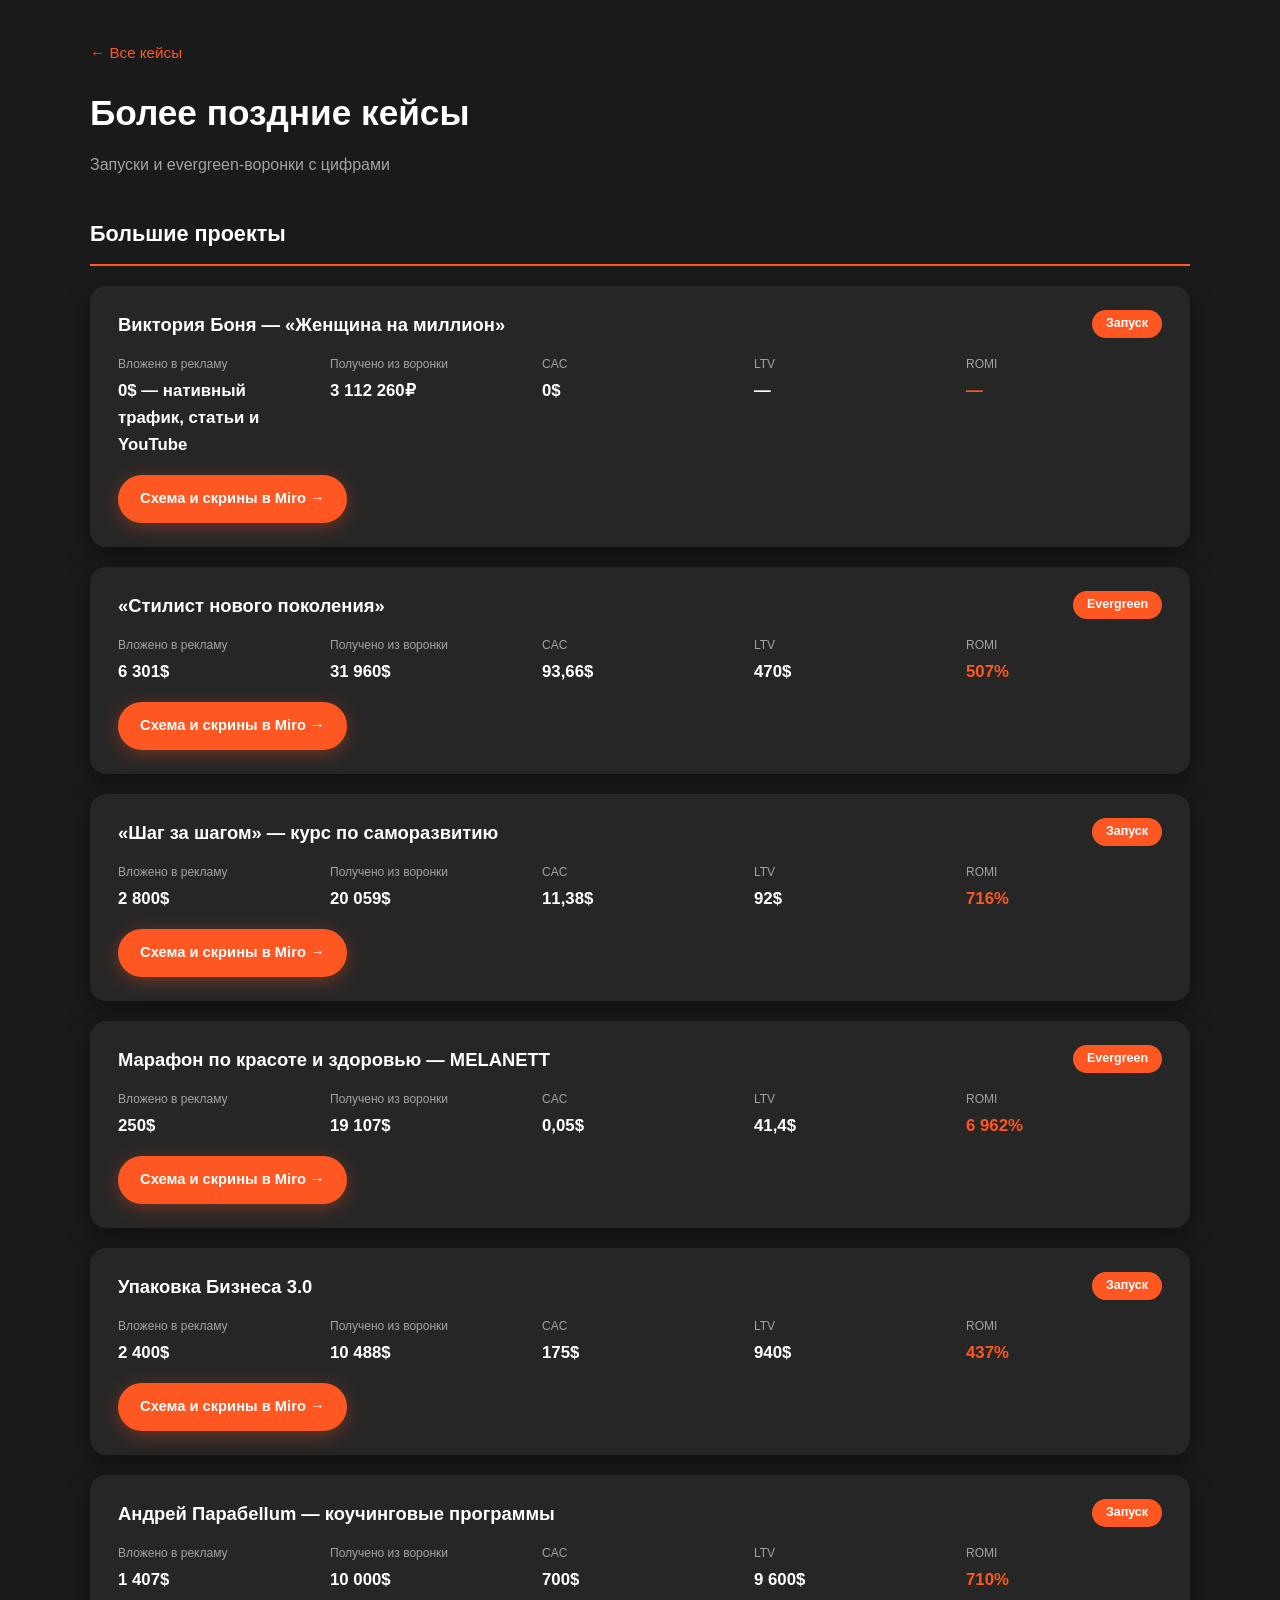
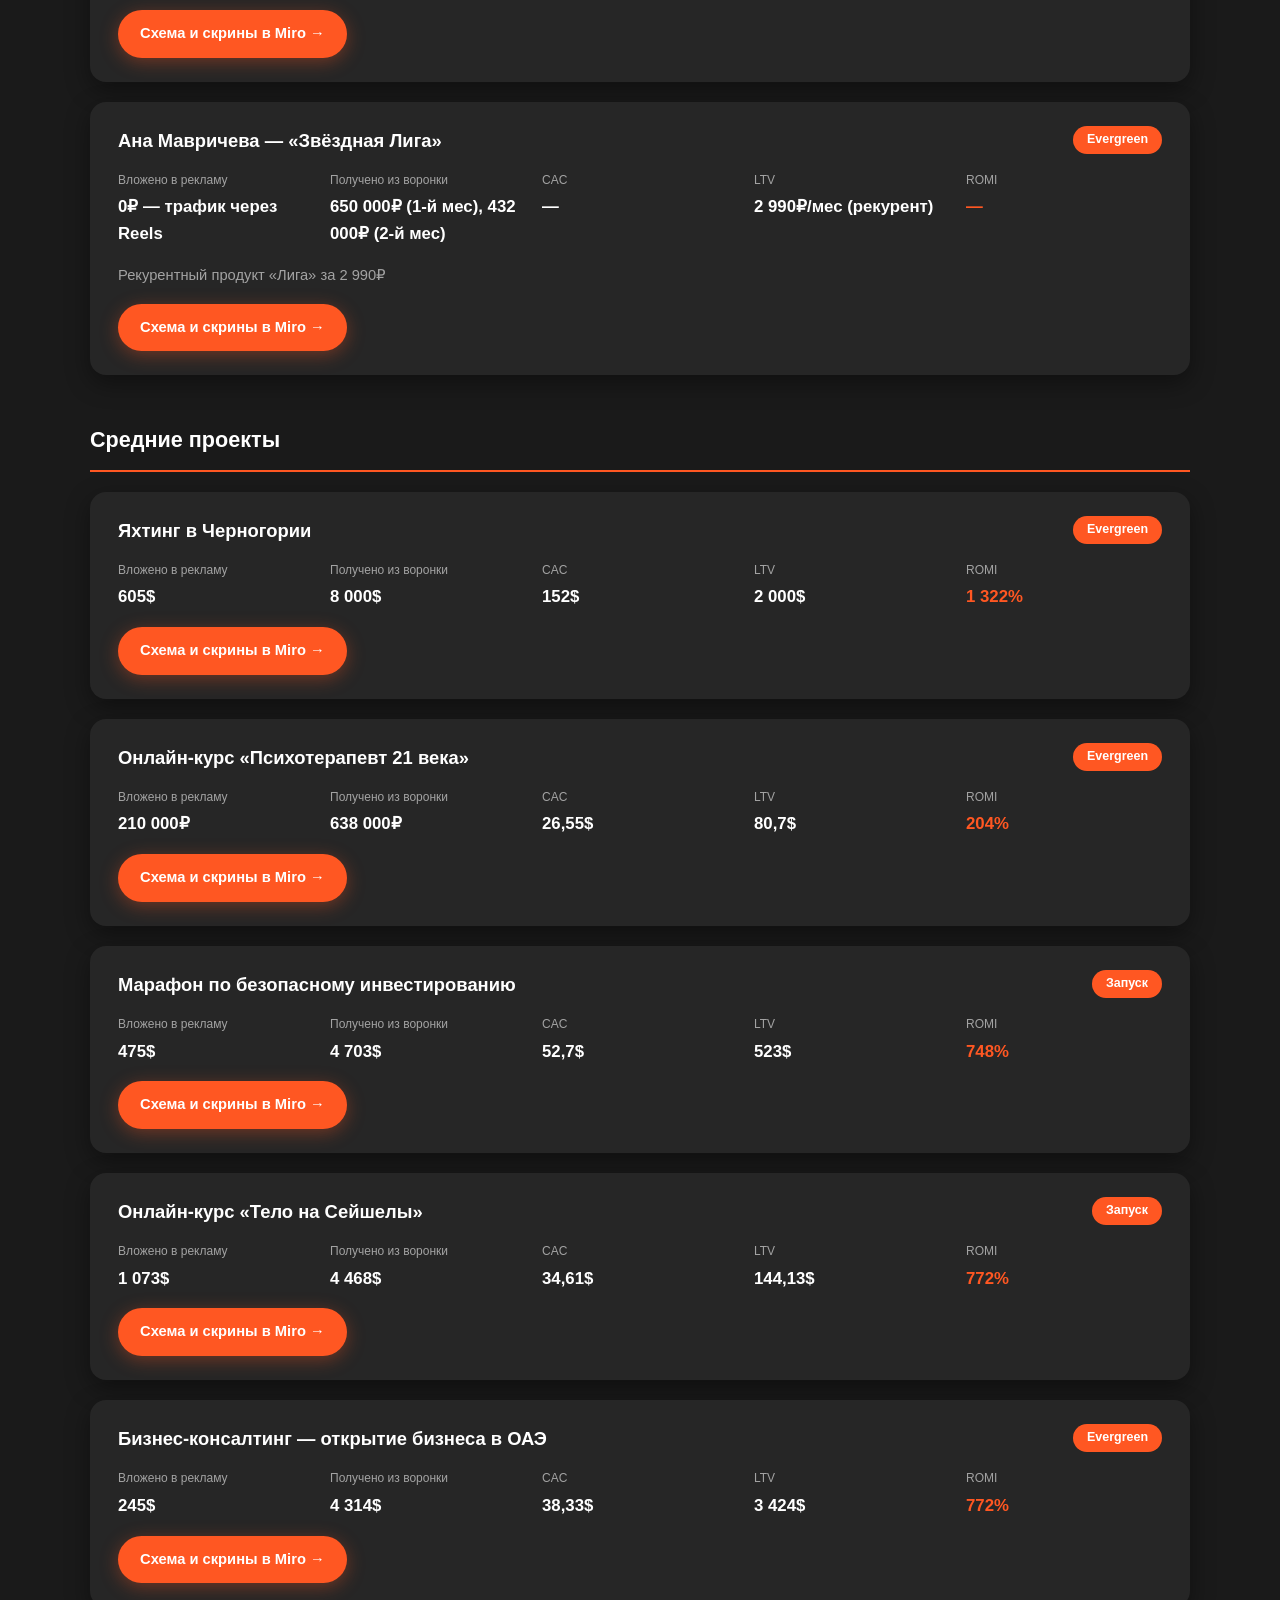
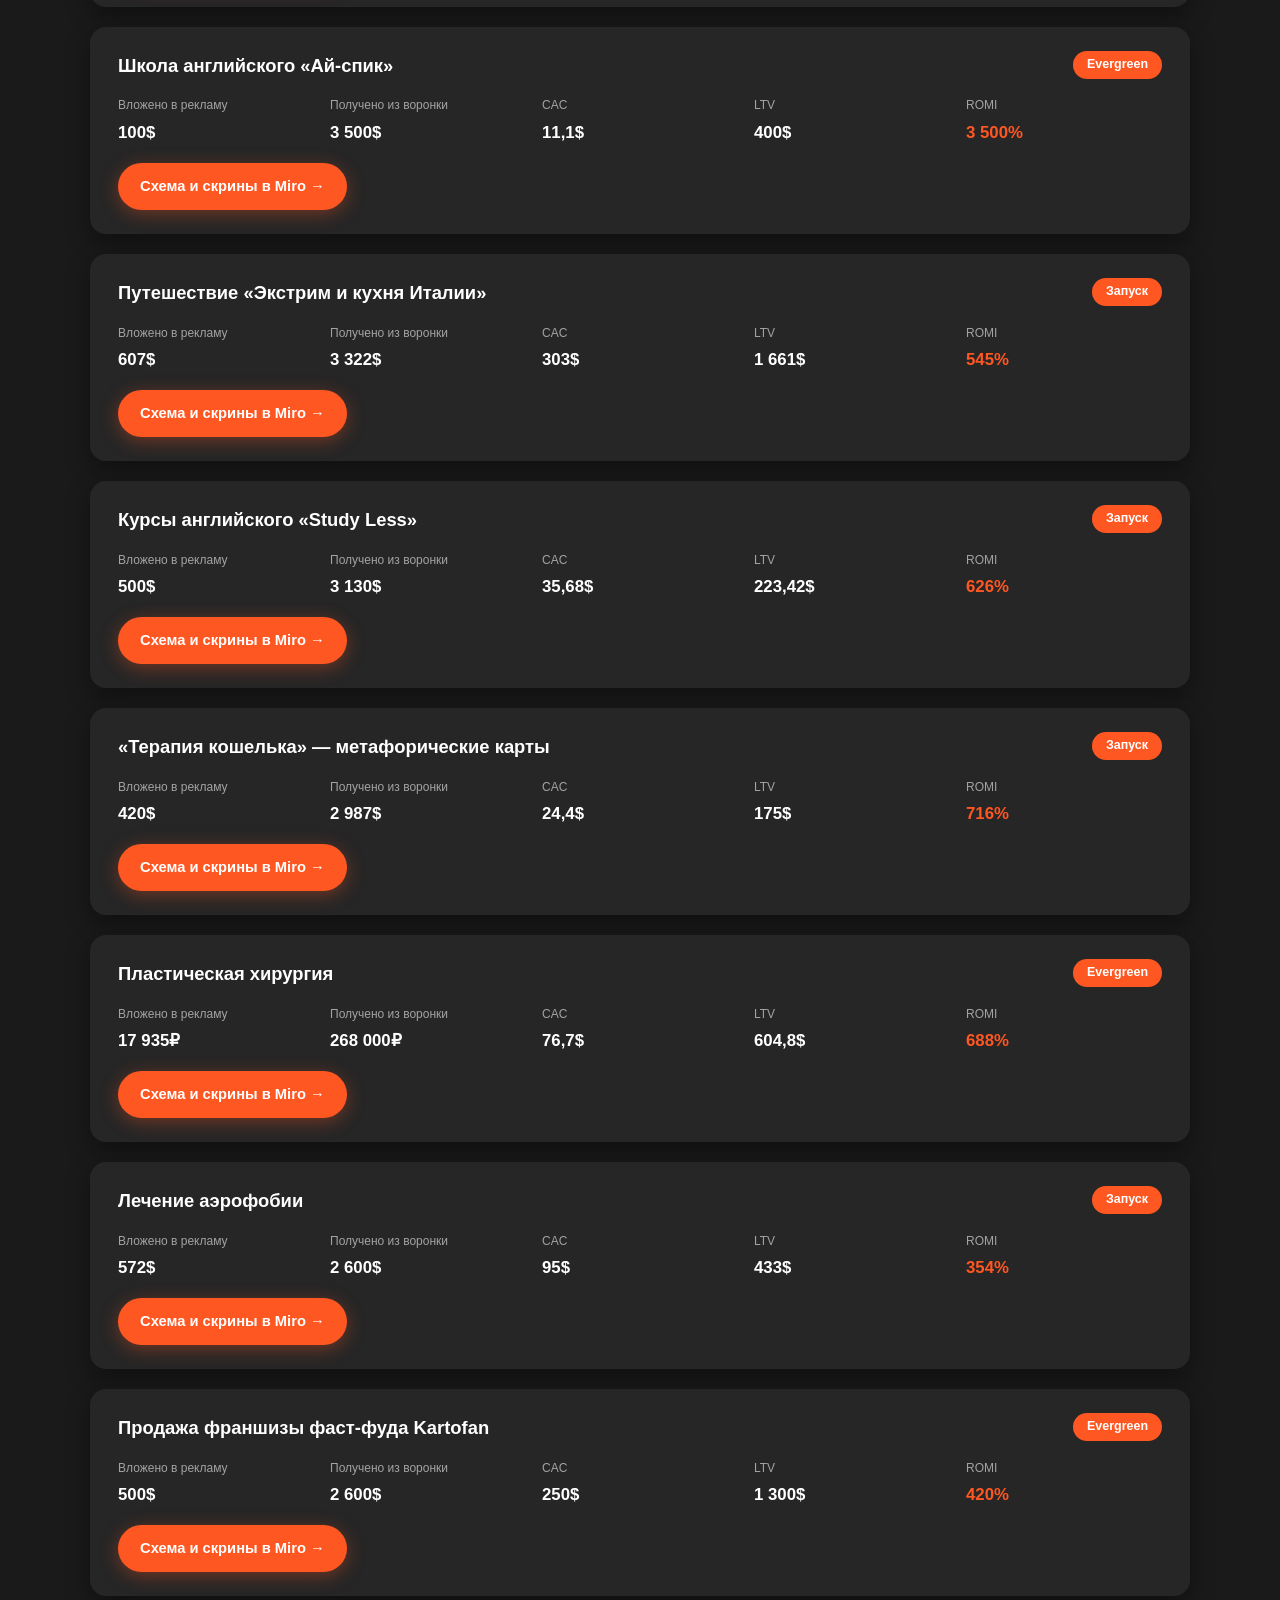
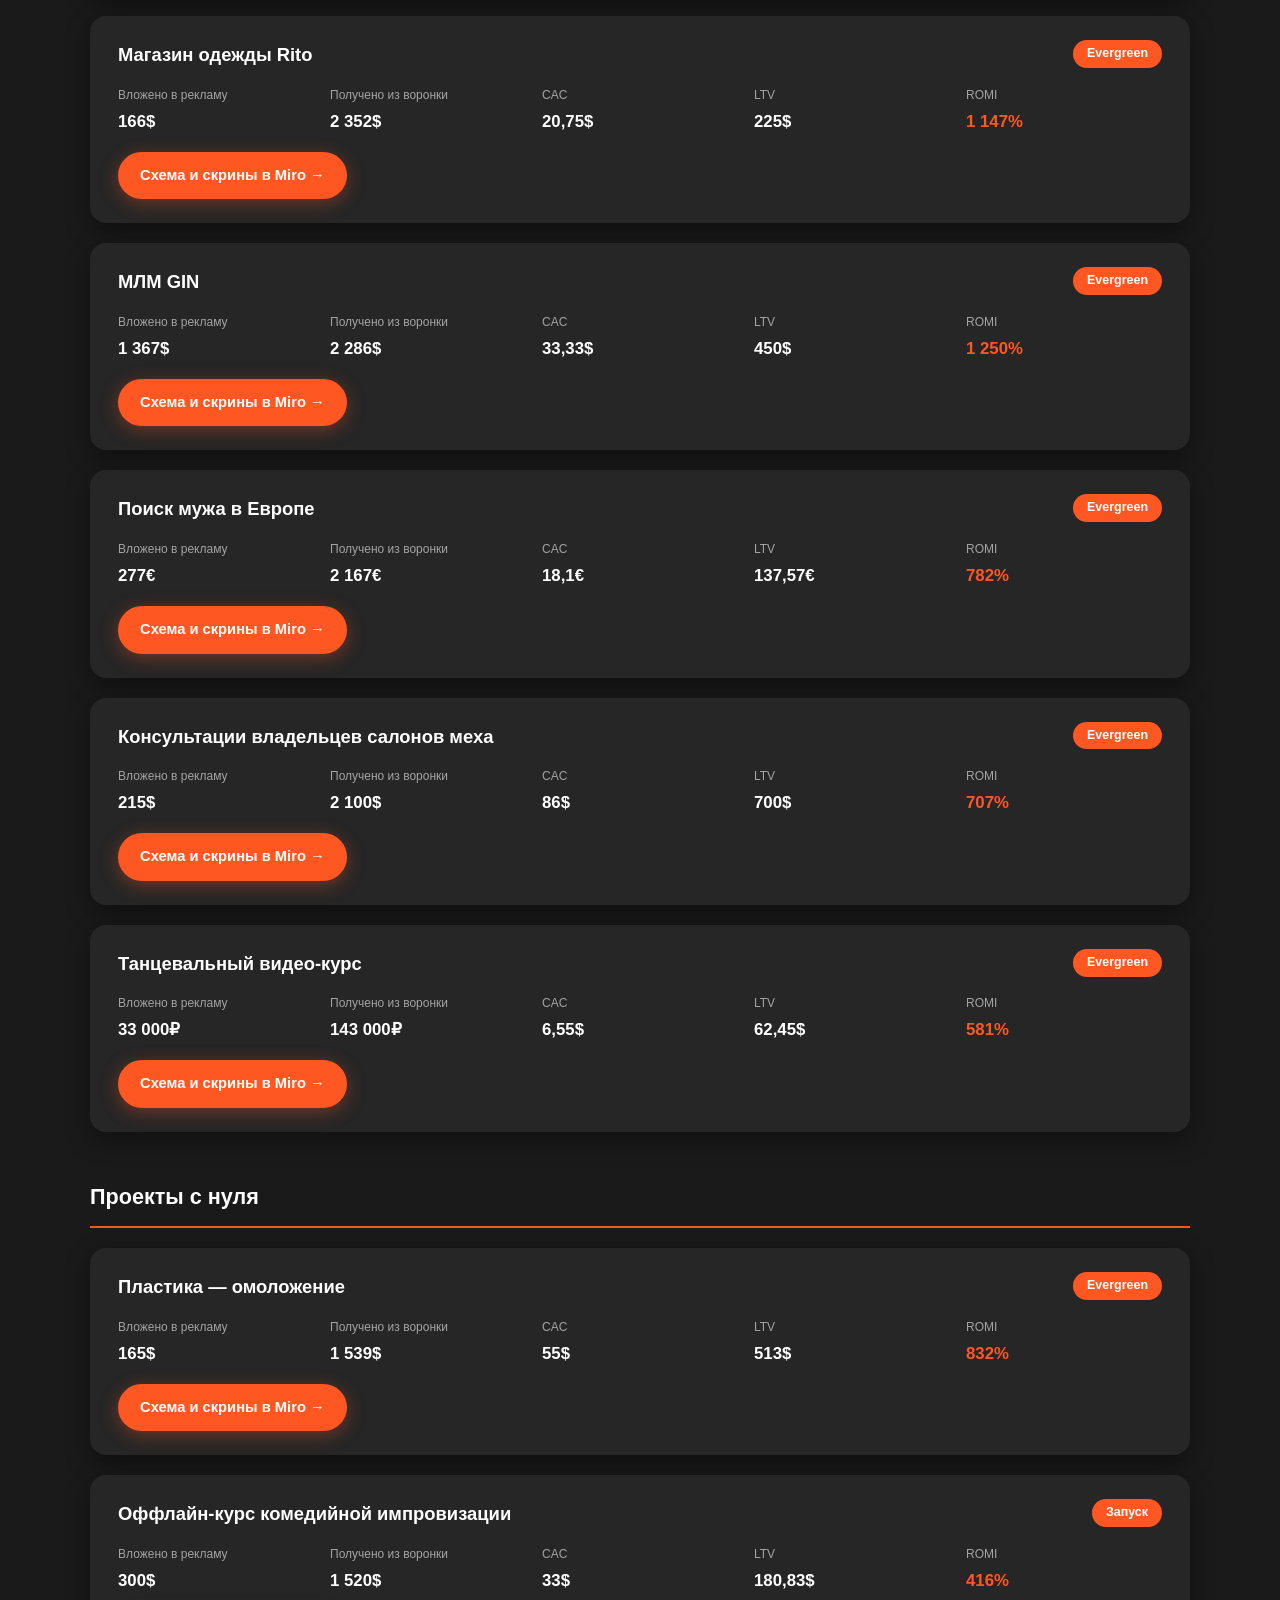
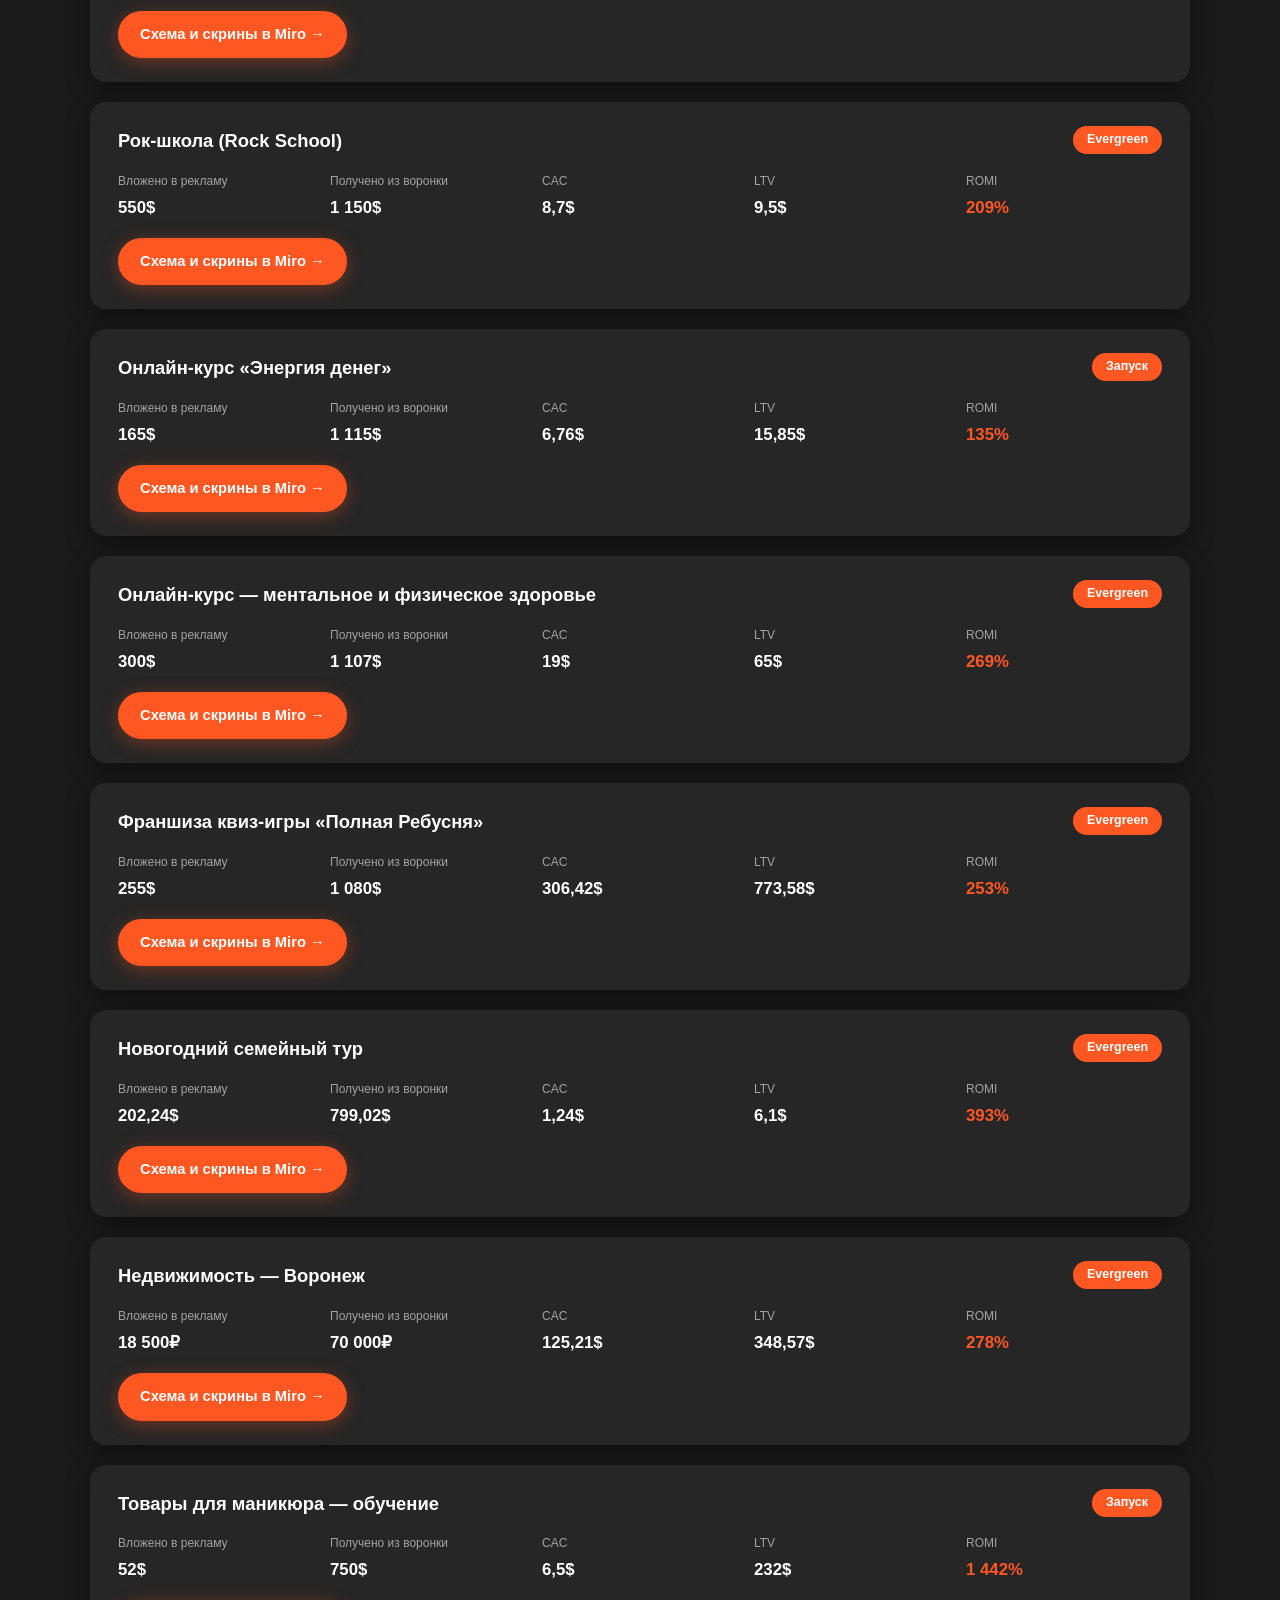
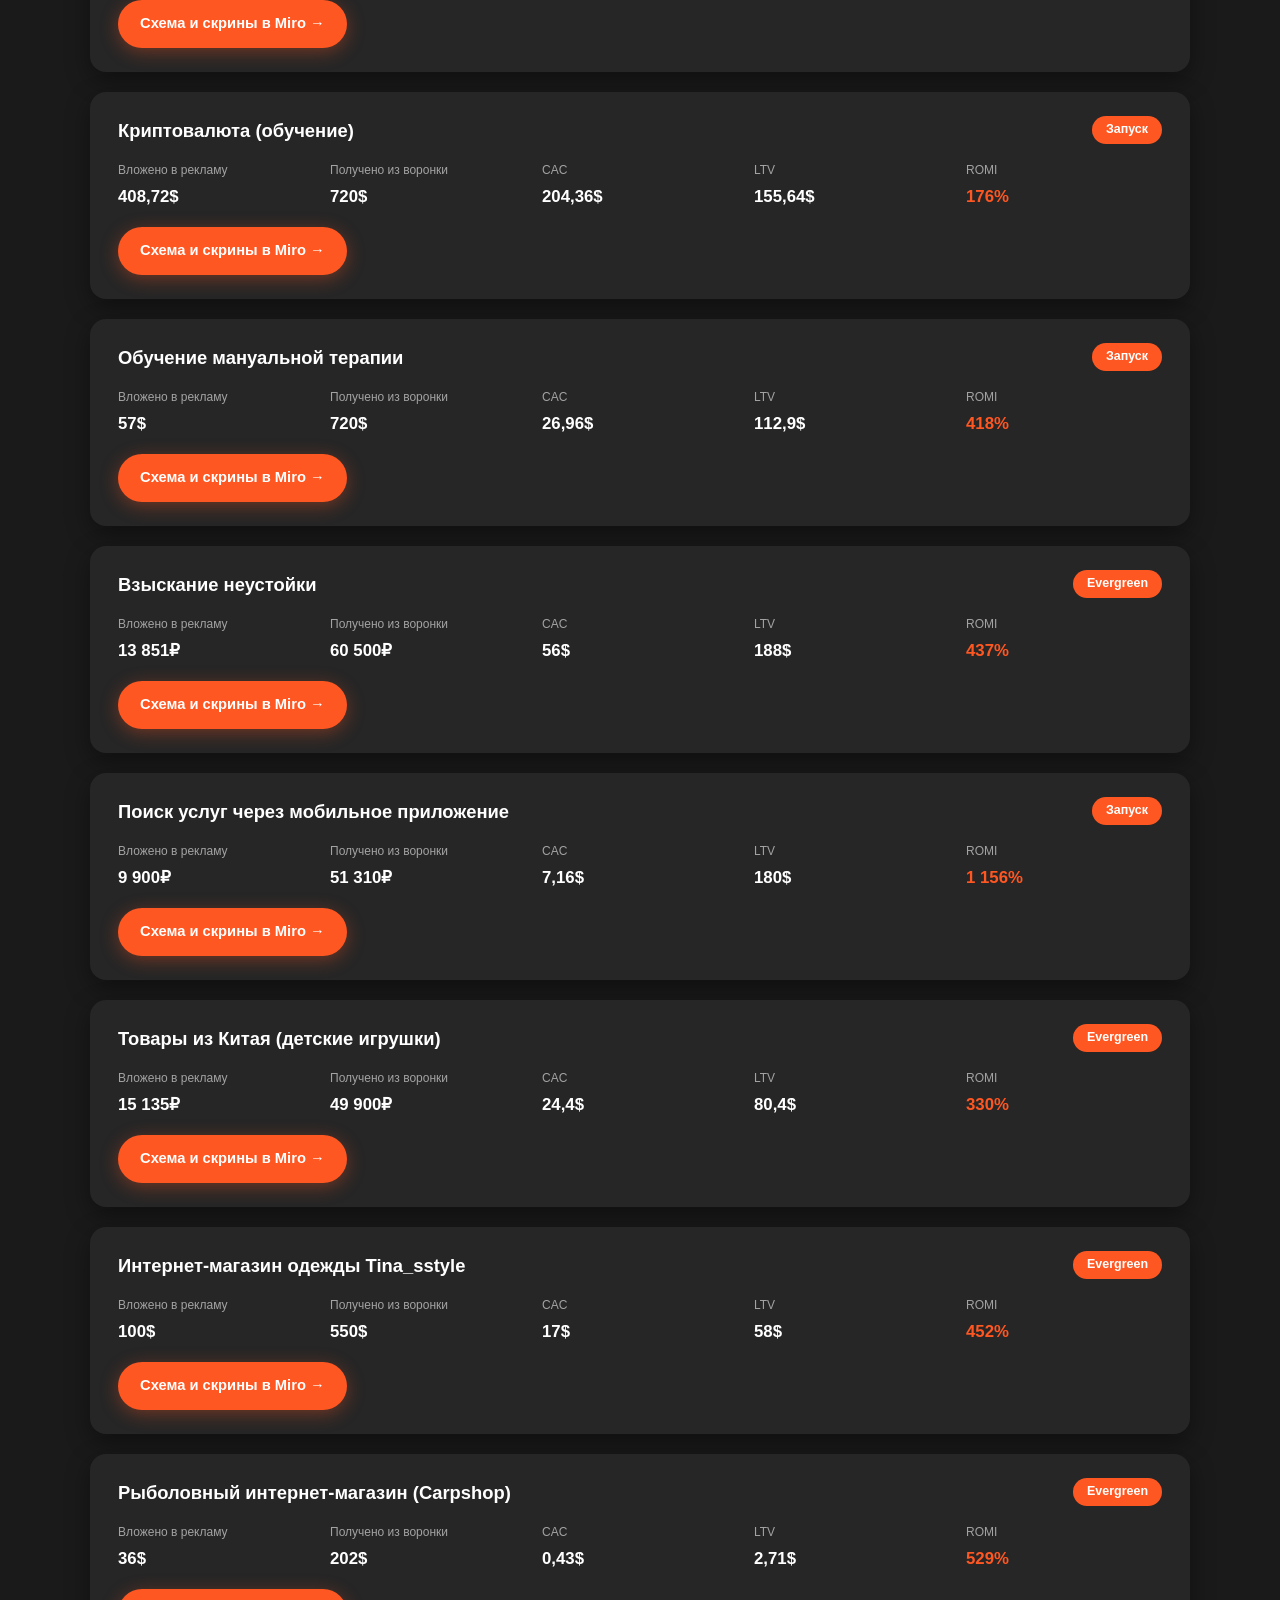
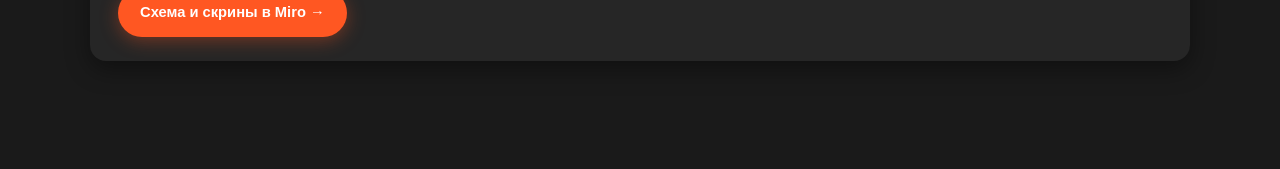
==== recent.html @ b4653df3 "Initial commit: static cases site with modals and recent cases page. Co-authored-by: Cursor <cursora" ====
<!DOCTYPE html>
<html lang="ru">
<head>
  <meta charset="UTF-8">
  <meta name="viewport" content="width=device-width, initial-scale=1.0">
  <title>Более поздние кейсы — Трафик и Воронки</title>
  <meta name="description" content="Кейсы по запускам и evergreen-воронкам — бюджет, выручка, CAC, LTV, ROMI.">
  <style>
    :root {
      --bg-color: #1a1a1a;
      --card-bg: #262626;
      --text-main: #f0f0f0;
      --text-muted: #a3a3a3;
      --accent-orange: #ff5722;
    }

    *, *::before, *::after { box-sizing: border-box; }

    body {
      margin: 0;
      padding: 40px 20px 60px;
      background: var(--bg-color);
      color: var(--text-main);
      font-family: "Segoe UI", Roboto, Helvetica, Arial, sans-serif;
      line-height: 1.6;
    }

    .container { max-width: 1100px; margin: 0 auto; }

    .header { margin-bottom: 40px; }

    .back-link {
      display: inline-flex;
      align-items: center;
      gap: 6px;
      color: var(--accent-orange);
      text-decoration: none;
      font-size: 0.95rem;
      margin-bottom: 20px;
    }

    .back-link:hover { text-decoration: underline; }

    .header h1 {
      font-size: clamp(1.5rem, 4vw, 2.2rem);
      margin: 0 0 10px;
      color: #fff;
    }

    .header p {
      color: var(--text-muted);
      margin: 0;
    }

    .sheet-section { margin-bottom: 48px; }

    .sheet-title {
      font-size: 1.35rem;
      color: #fff;
      margin: 0 0 20px;
      padding-bottom: 12px;
      border-bottom: 2px solid var(--accent-orange);
    }

    .sheet-empty {
      color: var(--text-muted);
      margin: 0;
      padding: 20px;
      background: var(--card-bg);
      border-radius: 12px;
    }

    .cases-list {
      display: flex;
      flex-direction: column;
      gap: 20px;
    }

    .recent-card {
      background: var(--card-bg);
      border-radius: 16px;
      padding: 24px 28px;
      box-shadow: 0 8px 24px rgba(0, 0, 0, 0.4);
      transition: transform 0.25s ease, box-shadow 0.25s ease;
    }

    .recent-card:hover {
      transform: translateY(-3px);
      box-shadow: 0 12px 32px rgba(255, 87, 34, 0.12);
    }

    .recent-card-header {
      display: flex;
      justify-content: space-between;
      align-items: flex-start;
      gap: 16px;
      flex-wrap: wrap;
      margin-bottom: 16px;
    }

    .recent-card h3 {
      margin: 0;
      font-size: 1.15rem;
      color: #fff;
      flex: 1;
      min-width: 200px;
    }

    .type-badge {
      background: var(--accent-orange);
      color: #fff;
      padding: 4px 14px;
      border-radius: 999px;
      font-size: 0.78rem;
      font-weight: 700;
      white-space: nowrap;
    }

    .stats-grid {
      display: grid;
      grid-template-columns: repeat(auto-fit, minmax(130px, 1fr));
      gap: 16px;
      margin-bottom: 16px;
    }

    .stat-item label {
      display: block;
      font-size: 0.75rem;
      color: var(--text-muted);
      margin-bottom: 4px;
    }

    .stat-item span {
      font-size: 1.05rem;
      font-weight: 700;
      color: #fff;
    }

    .stat-item .romi { color: var(--accent-orange); }

    .recent-note {
      margin: 0 0 16px;
      color: var(--text-muted);
      font-size: 0.92rem;
    }

    .btn-miro {
      display: inline-flex;
      align-items: center;
      justify-content: center;
      padding: 12px 22px;
      border-radius: 999px;
      background: var(--accent-orange);
      color: #fff;
      text-decoration: none;
      font-size: 0.92rem;
      font-weight: 700;
      box-shadow: 0 4px 18px rgba(255, 87, 34, 0.35);
      transition: transform 0.2s ease, box-shadow 0.2s ease;
    }

    .btn-miro:hover {
      transform: translateY(-2px);
      box-shadow: 0 8px 24px rgba(255, 87, 34, 0.45);
    }

    @media (max-width: 768px) {
      body { padding: 24px 16px 40px; }
      .recent-card { padding: 20px; }
    }
  </style>
</head>
<body>

<div class="container">
  <header class="header">
    <a class="back-link" href="index.html">← Все кейсы</a>
    <h1>Более поздние кейсы</h1>
    <p>Запуски и evergreen-воронки с цифрами</p>
  </header>

  <main id="recent-list"></main>
</div>

<script src="js/cases-data.js"></script>
<script src="js/sort-utils.js"></script>
<script src="js/recent.js"></script>
</body>
</html>
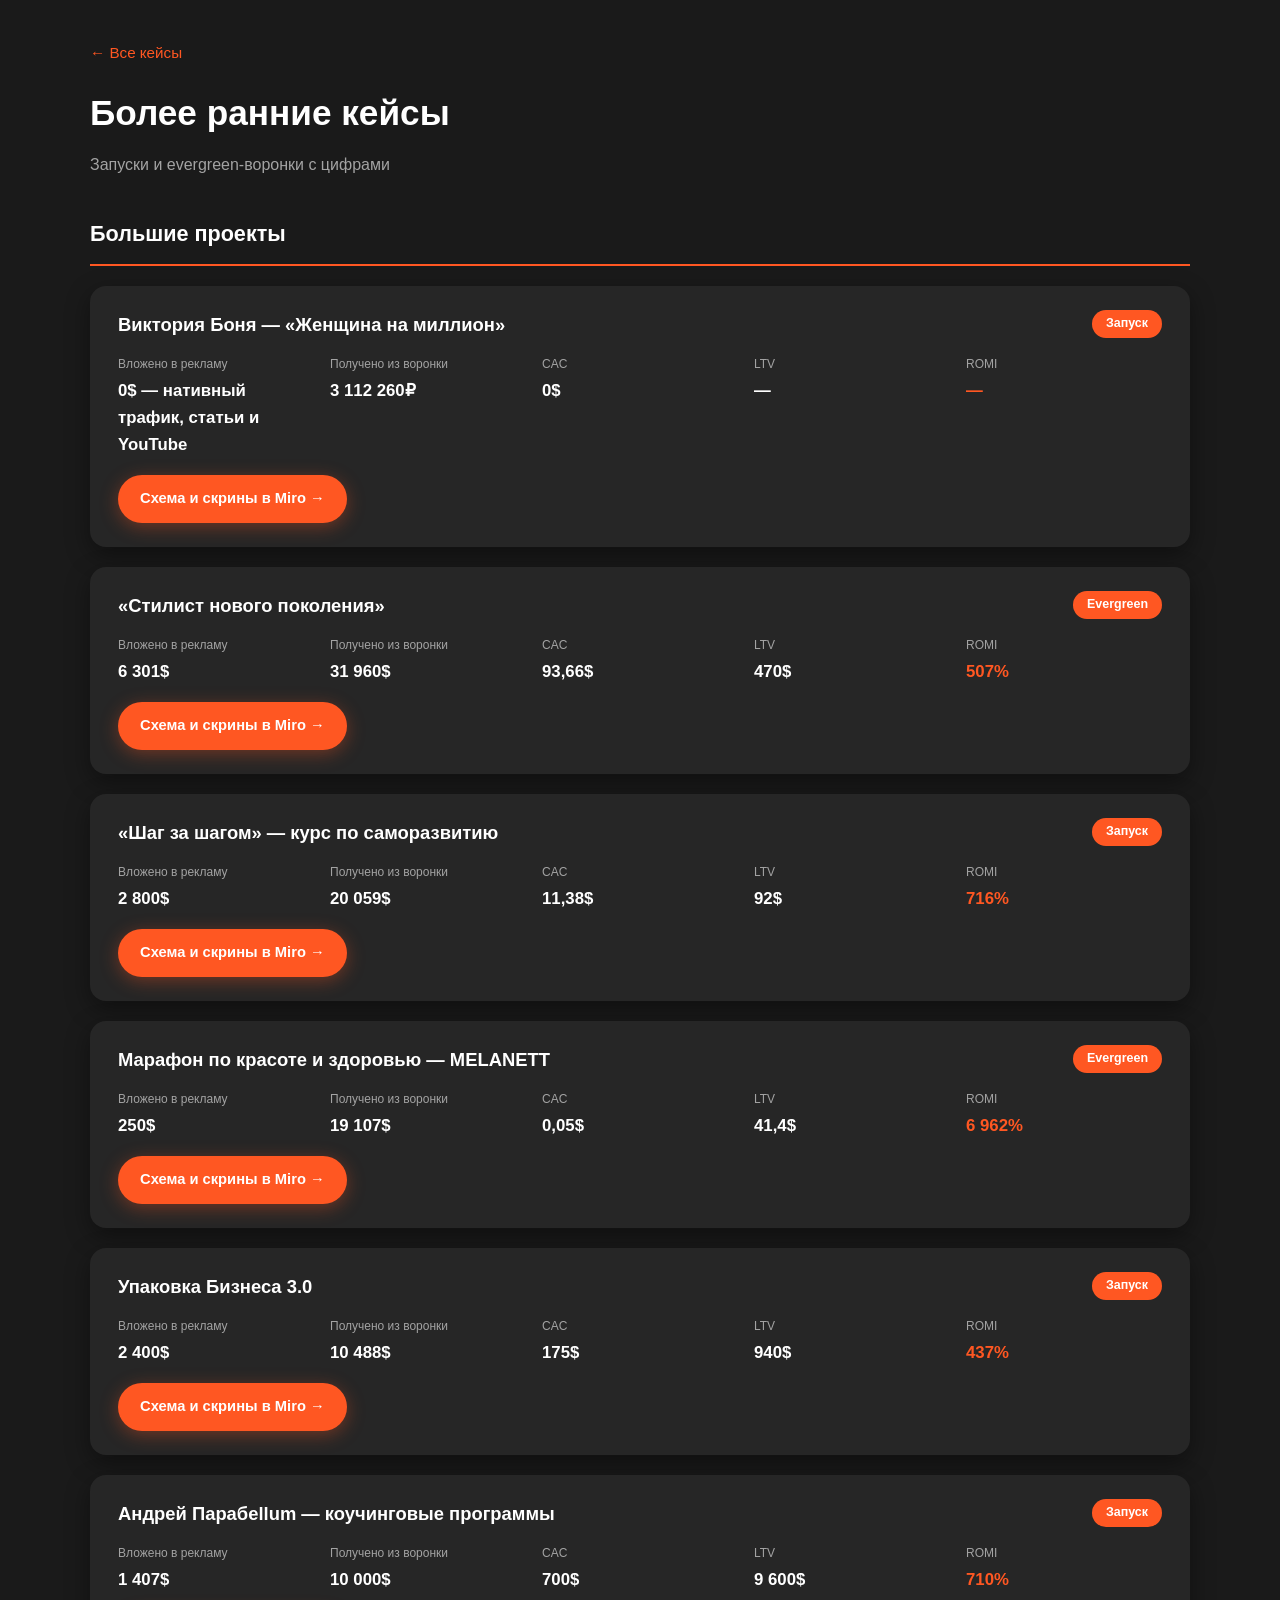
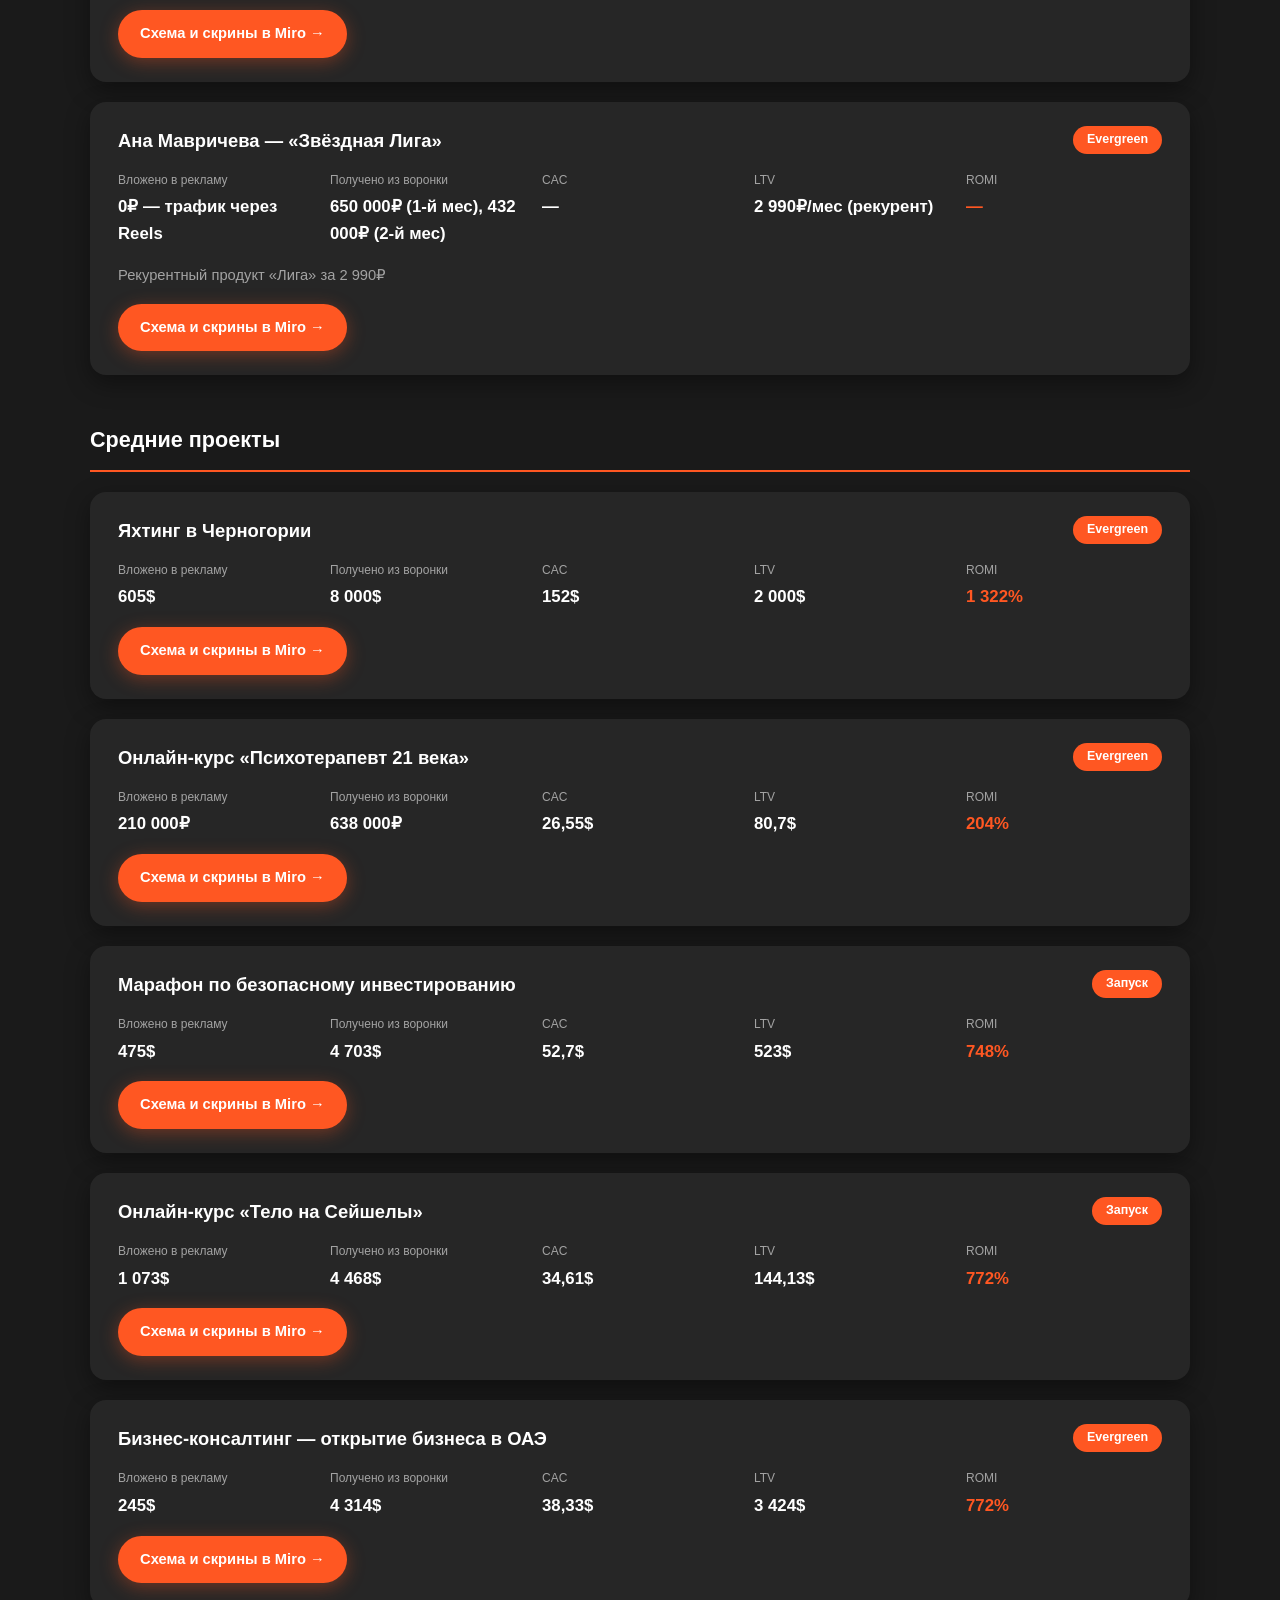
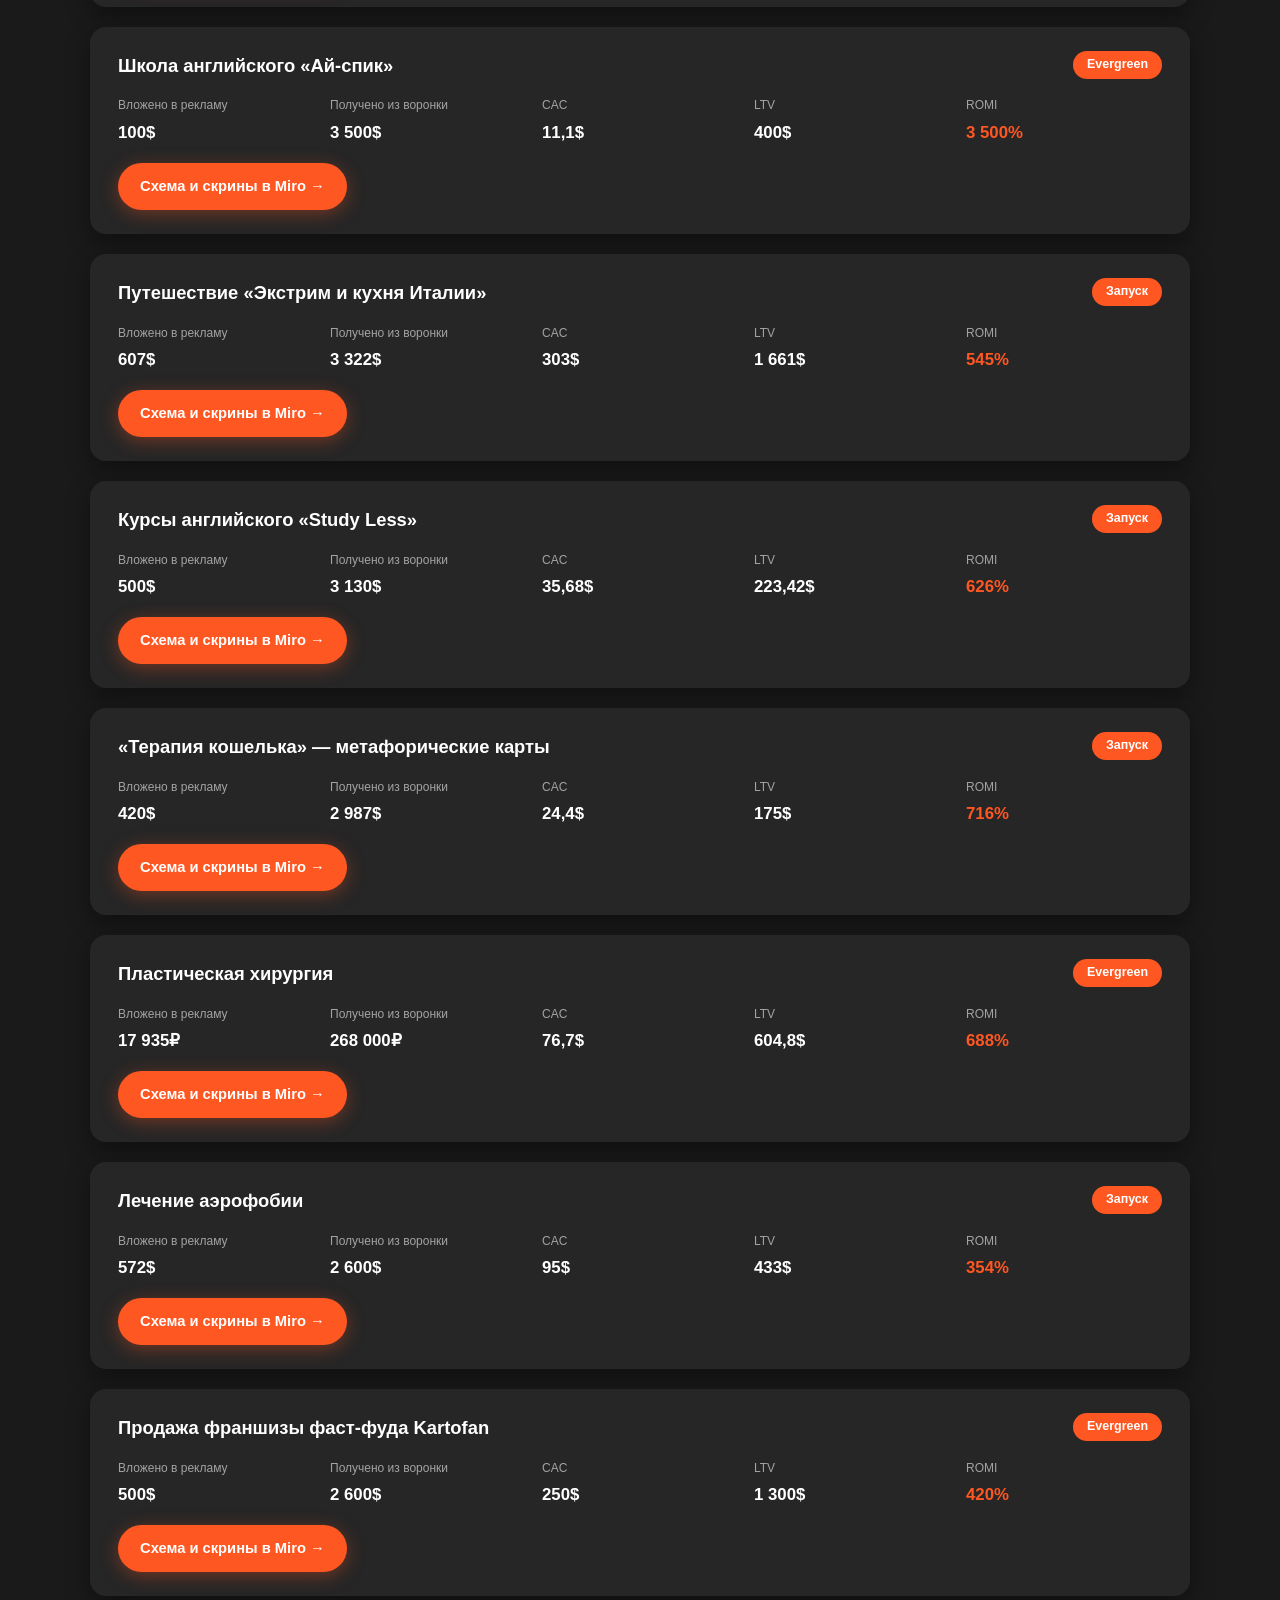
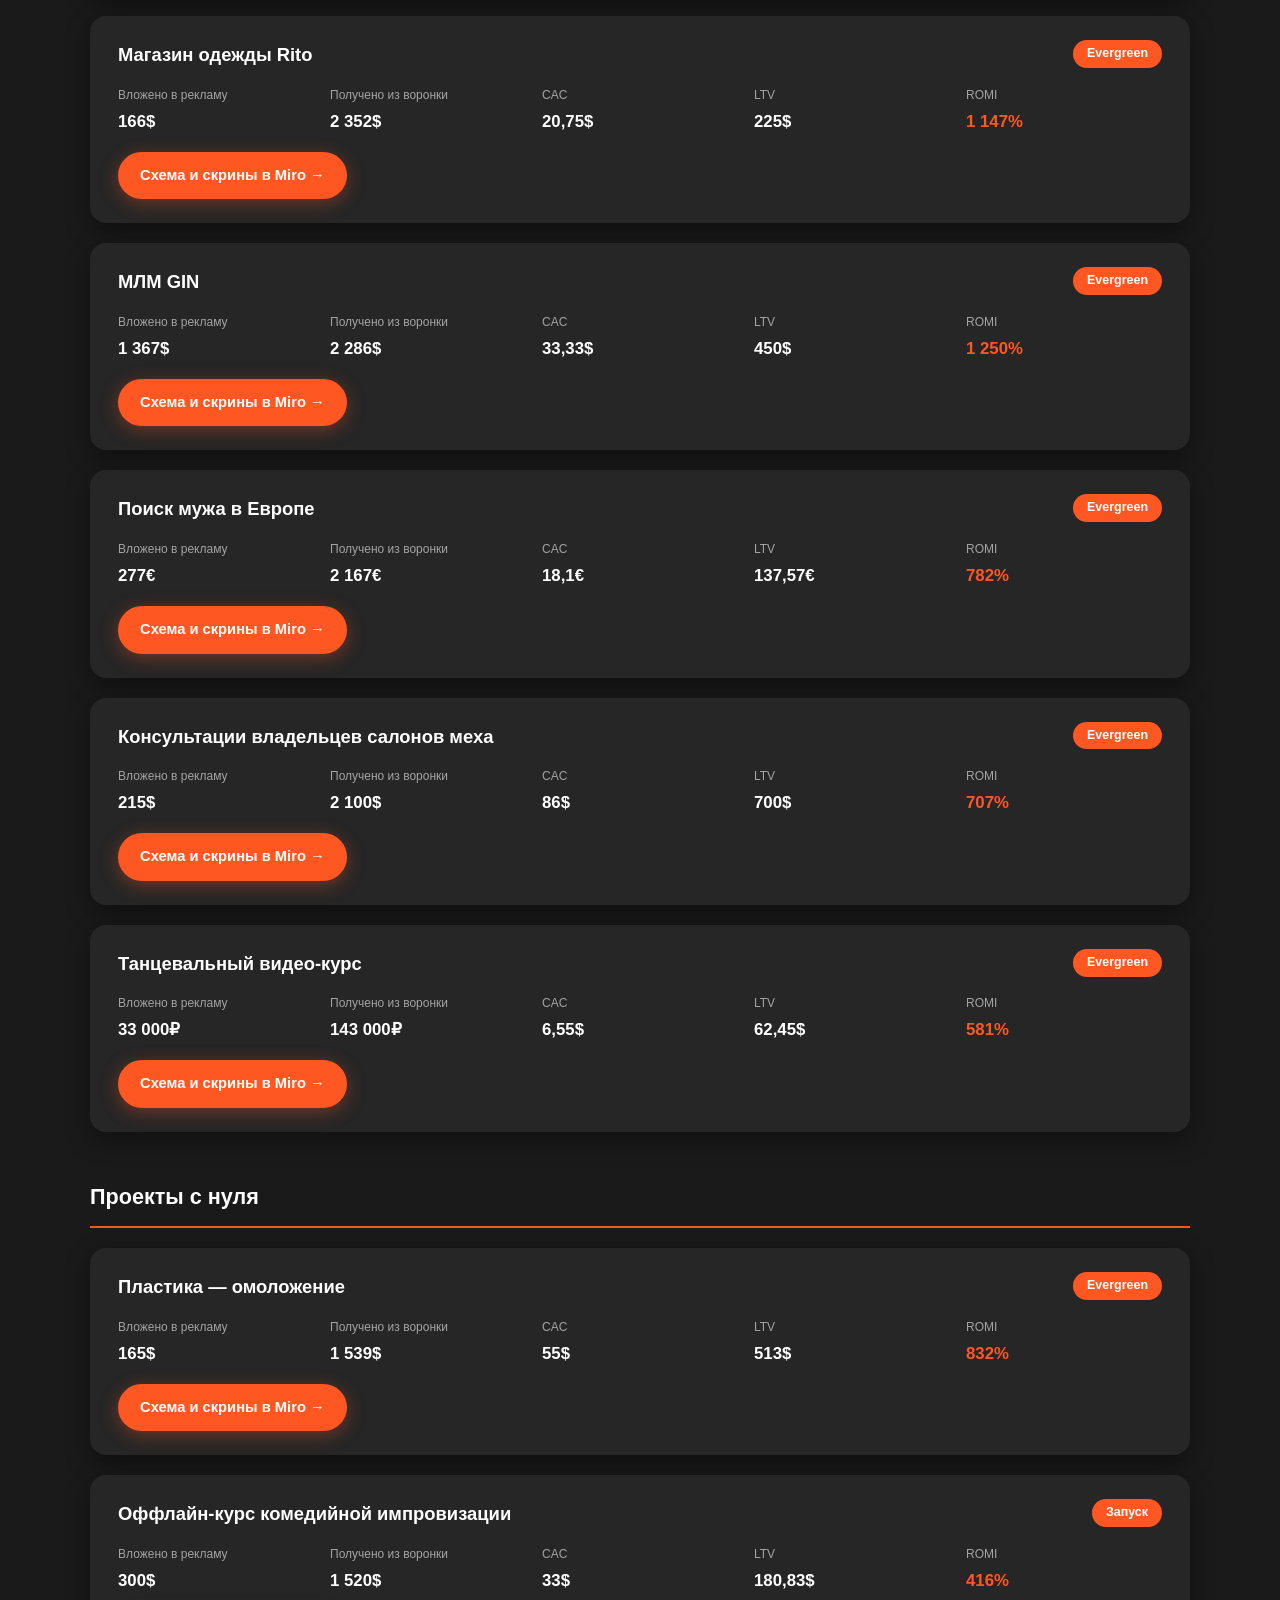
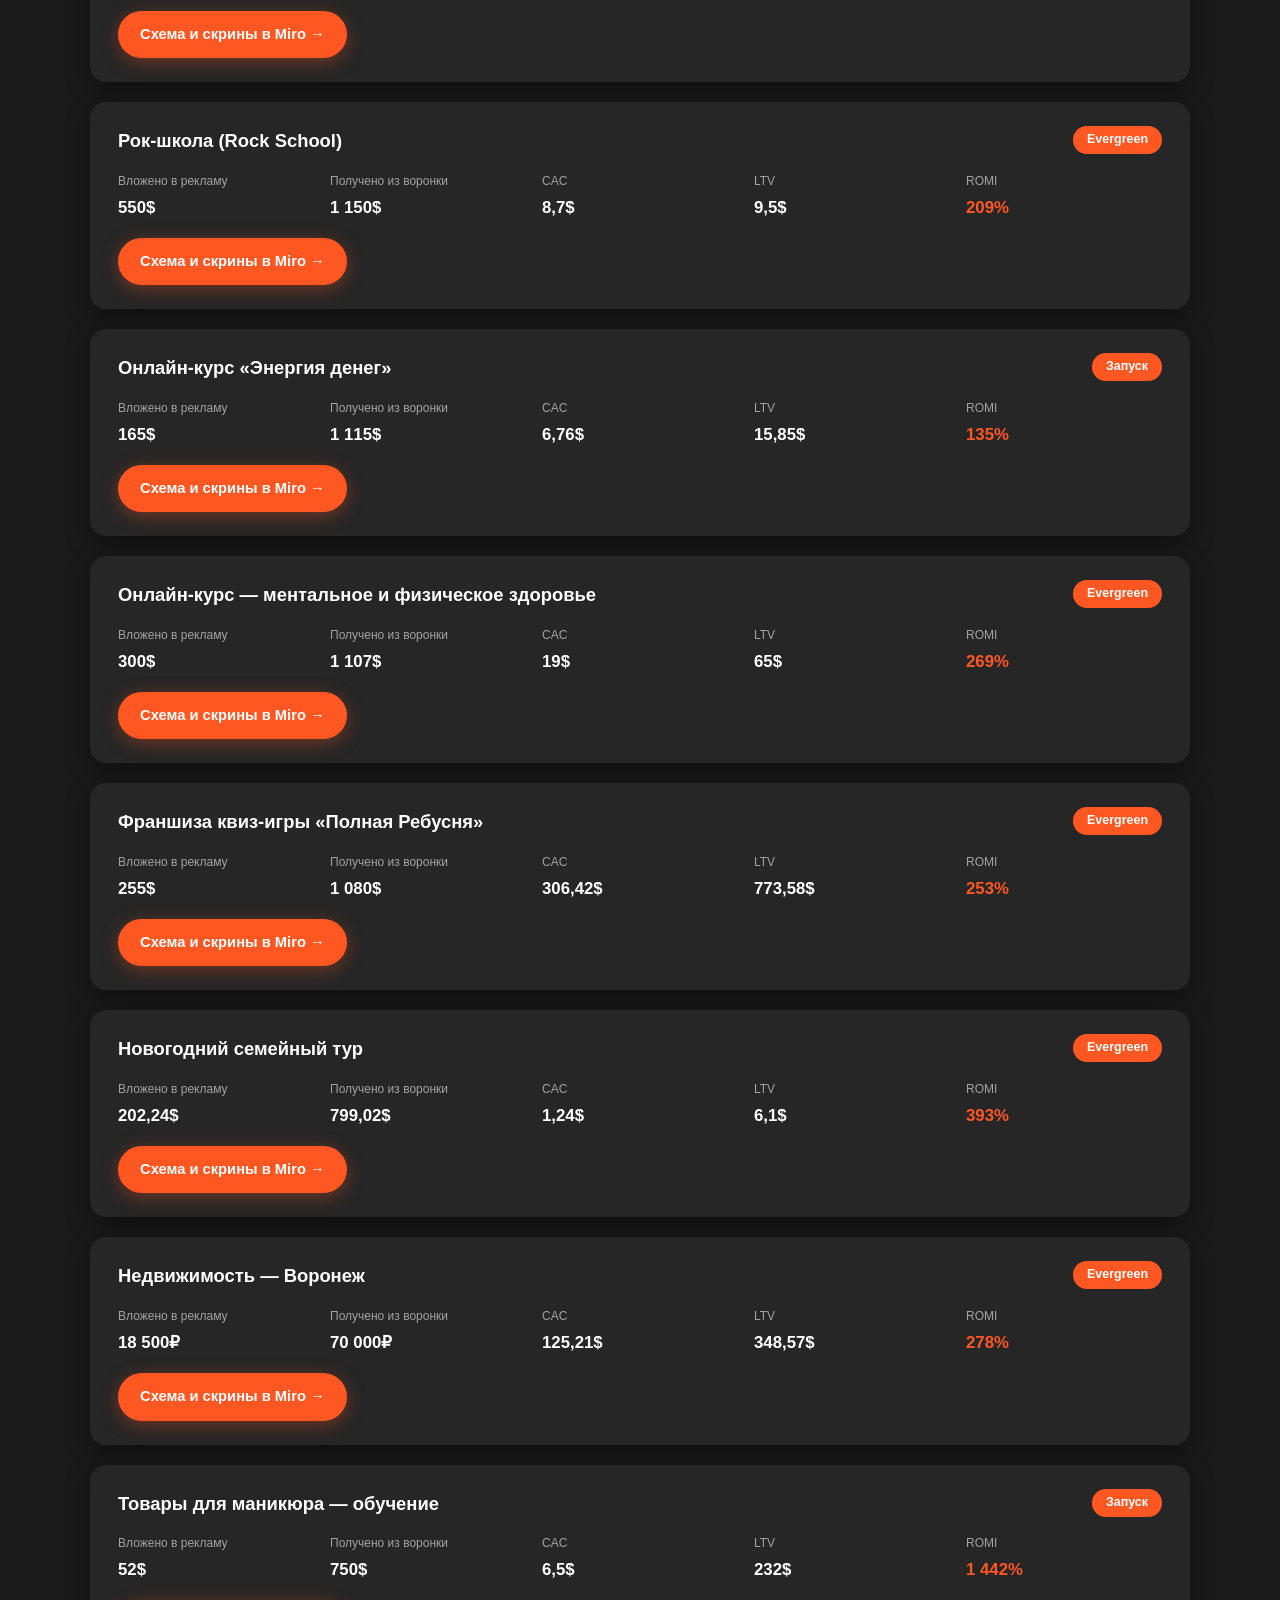
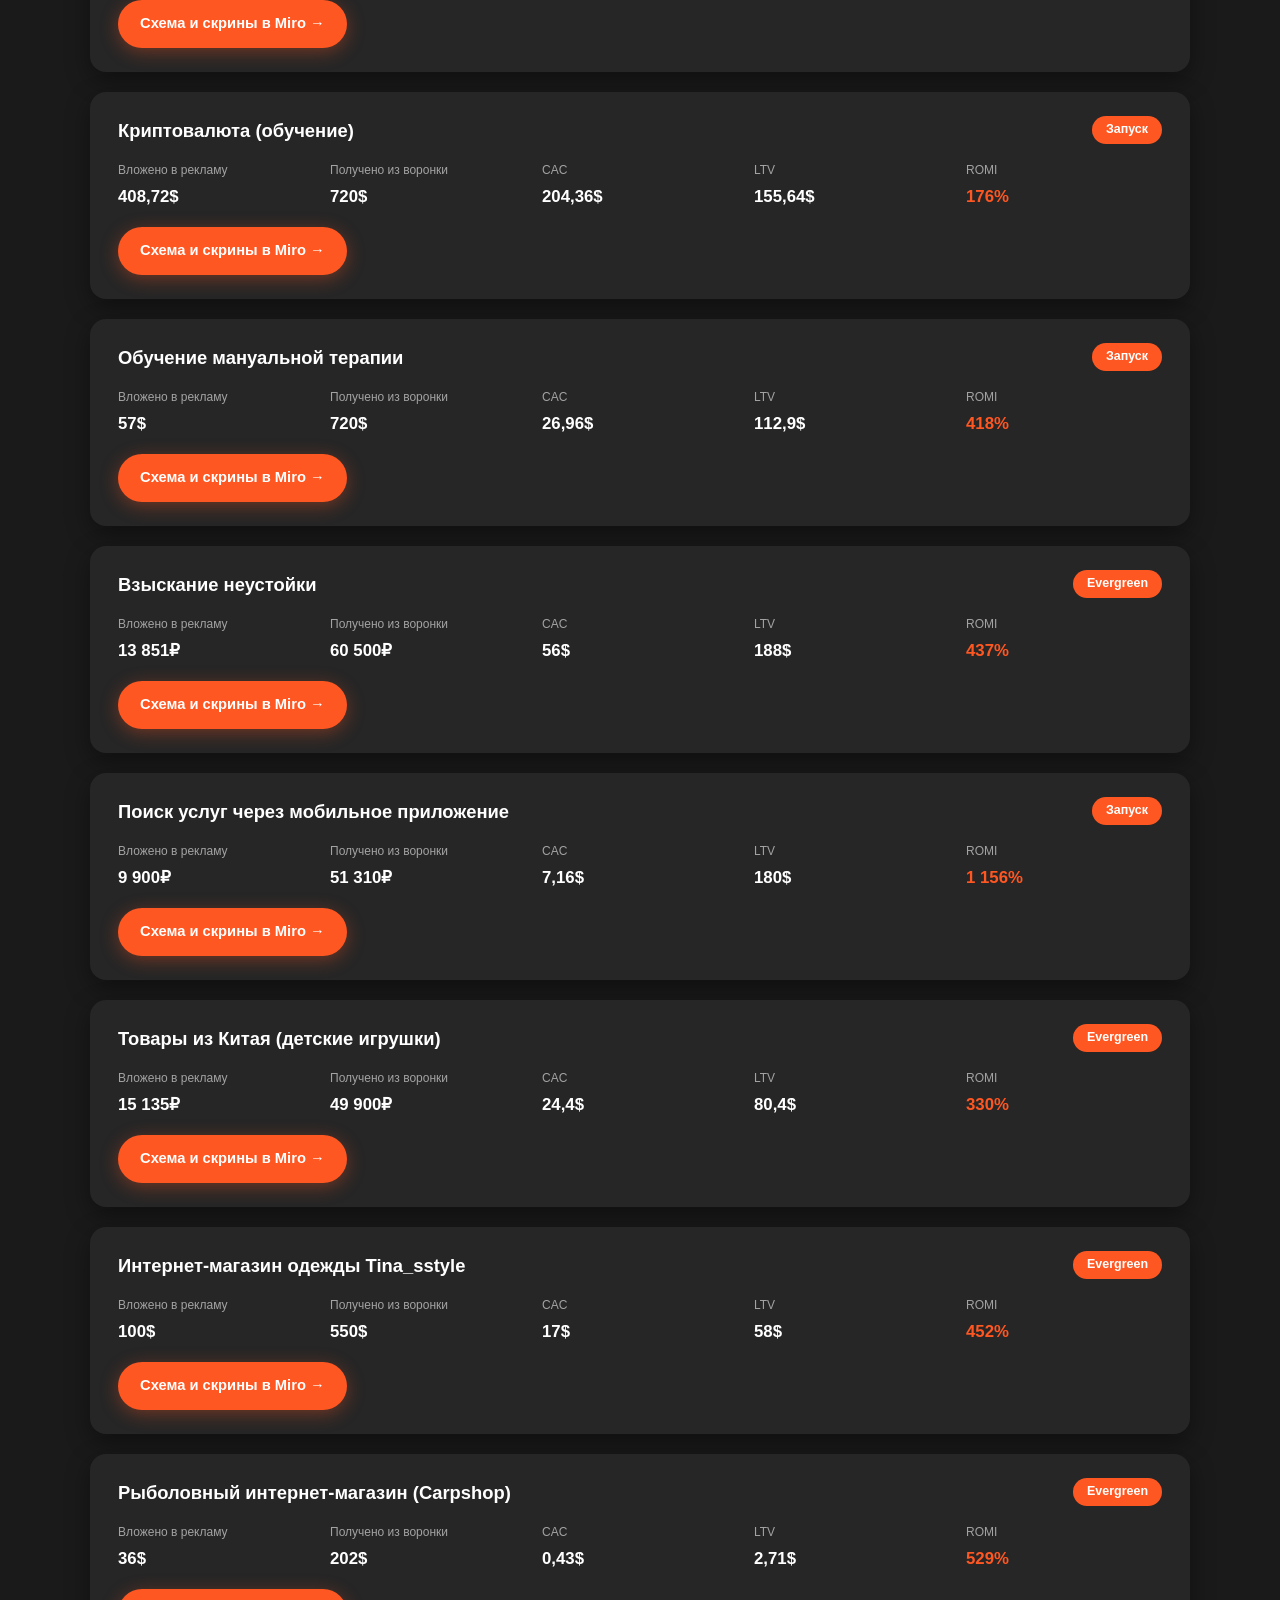
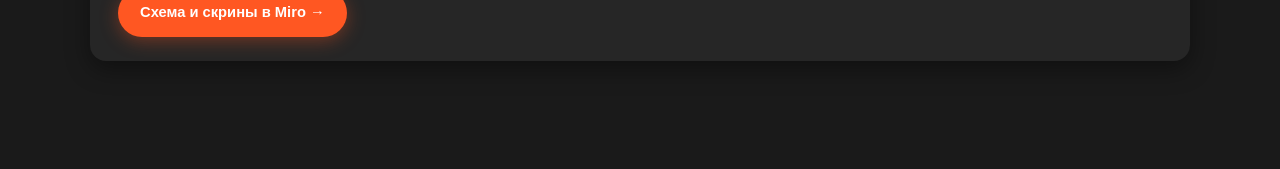
==== commit 072a9a11: "fix: переименовать «Более поздние кейсы» в «Более ранние кейсы» Co-authored-by: Cursor <cursoragent@" ====
--- a/recent.html
+++ b/recent.html
@@ -3,7 +3,7 @@
 <head>
   <meta charset="UTF-8">
   <meta name="viewport" content="width=device-width, initial-scale=1.0">
-  <title>Более поздние кейсы — Трафик и Воронки</title>
+  <title>Более ранние кейсы — Трафик и Воронки</title>
   <meta name="description" content="Кейсы по запускам и evergreen-воронкам — бюджет, выручка, CAC, LTV, ROMI.">
   <style>
     :root {
@@ -175,7 +175,7 @@
 <div class="container">
   <header class="header">
     <a class="back-link" href="index.html">← Все кейсы</a>
-    <h1>Более поздние кейсы</h1>
+    <h1>Более ранние кейсы</h1>
     <p>Запуски и evergreen-воронки с цифрами</p>
   </header>
 
